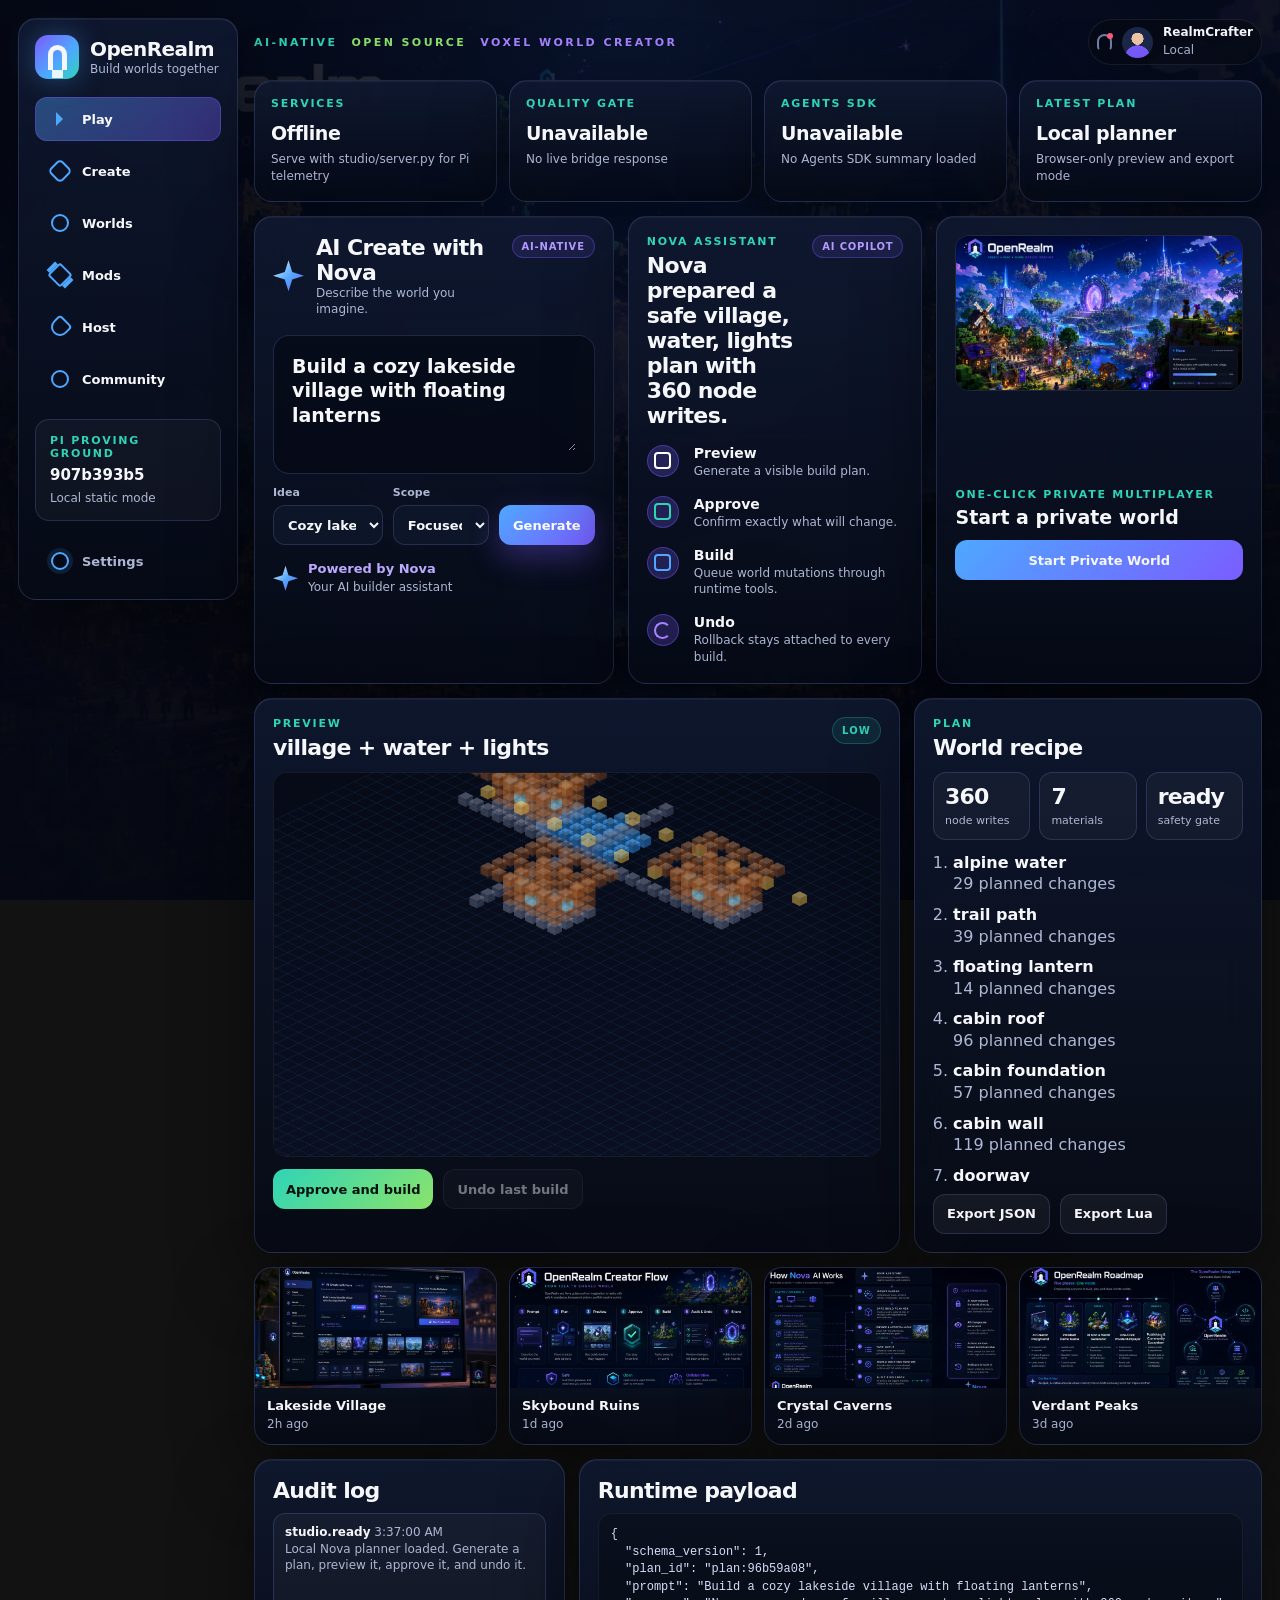
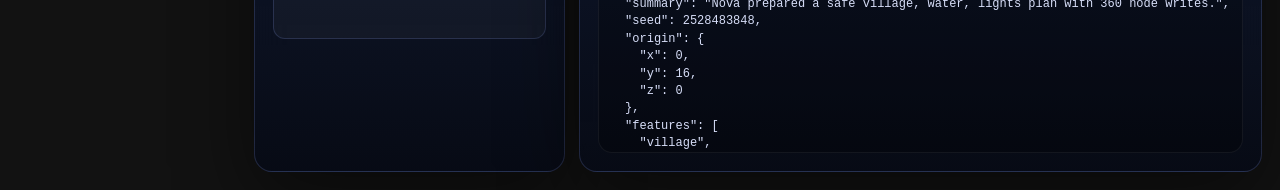
==== openrealm_advantage_kit/studio/index.html @ de451490 "Add live OpenRealm Studio telemetry bridge" ====
<!doctype html>
<html lang="en">
<head>
  <meta charset="utf-8" />
  <meta name="viewport" content="width=device-width, initial-scale=1" />
  <title>OpenRealm Creator Studio</title>
  <link rel="icon" href="data:image/svg+xml,%3Csvg xmlns='http://www.w3.org/2000/svg' viewBox='0 0 64 64'%3E%3Crect width='64' height='64' rx='16' fill='%230b1228'/%3E%3Cpath d='M20 48V22a12 12 0 0 1 24 0v26h-8V22a4 4 0 0 0-8 0v26z' fill='%23f6f7fa'/%3E%3Cpath d='M12 50h40l-8 8H20z' fill='%232ed4b7'/%3E%3Cpath d='M12 50 32 6l20 44-8-4-12-28-12 28z' fill='%234ea8ff' fill-opacity='.85'/%3E%3C/svg%3E" />
  <link rel="stylesheet" href="styles.css" />
</head>
<body>
  <main class="shell">
    <aside class="sidebar">
      <div class="brand">
        <div class="brand-mark" aria-hidden="true">
          <span></span>
        </div>
        <div>
          <h1>OpenRealm</h1>
          <p>Build worlds together</p>
        </div>
      </div>

      <nav class="nav" aria-label="OpenRealm sections">
        <button class="nav-item active"><span class="nav-icon play"></span>Play</button>
        <button class="nav-item"><span class="nav-icon create"></span>Create</button>
        <button class="nav-item"><span class="nav-icon worlds"></span>Worlds</button>
        <button class="nav-item"><span class="nav-icon mods"></span>Mods</button>
        <button class="nav-item"><span class="nav-icon host"></span>Host</button>
        <button class="nav-item"><span class="nav-icon community"></span>Community</button>
      </nav>

      <section class="sidebar-card">
        <p class="label">Pi proving ground</p>
        <strong id="runtime-commit">907b393b5</strong>
        <span id="runtime-state">Checking live bridge...</span>
      </section>

      <button class="settings-button" type="button"><span class="nav-icon settings"></span>Settings</button>
    </aside>

    <section class="workspace">
      <header class="topbar">
        <div class="product-lockup">
          <span>AI-native</span>
          <span>Open source</span>
          <span>Voxel world creator</span>
        </div>
        <div class="operator">
          <span class="bell" aria-hidden="true"></span>
          <div class="avatar" aria-hidden="true"></div>
          <div>
            <strong>RealmCrafter</strong>
            <span id="operator-state">Checking runtime</span>
          </div>
        </div>
      </header>

      <section class="live-status-grid" aria-label="Live OpenRealm runtime status">
        <article class="status-card glass">
          <p class="label">Services</p>
          <strong id="services-status">Checking</strong>
          <span id="services-detail">Waiting for live bridge</span>
        </article>
        <article class="status-card glass">
          <p class="label">Quality Gate</p>
          <strong id="quality-status">Checking</strong>
          <span id="quality-detail">Waiting for agent gate</span>
        </article>
        <article class="status-card glass">
          <p class="label">Agents SDK</p>
          <strong id="adapter-status">Checking</strong>
          <span id="adapter-detail">Waiting for request log</span>
        </article>
        <article class="status-card glass">
          <p class="label">Latest Plan</p>
          <strong id="latest-plan-status">Checking</strong>
          <span id="latest-plan-detail">No live trace loaded</span>
        </article>
      </section>

      <section class="hero-grid">
        <section class="creator-panel glass">
          <div class="panel-title">
            <span class="nova-star" aria-hidden="true"></span>
            <div>
              <h2>AI Create with Nova</h2>
              <p>Describe the world you imagine.</p>
            </div>
            <span class="mode-pill">AI-native</span>
          </div>

          <label class="prompt-box" for="prompt">
            <textarea id="prompt" rows="4">Build a cozy lakeside village with floating lanterns</textarea>
          </label>

          <div class="prompt-controls">
            <label>
              <span>Idea</span>
              <select id="preset">
                <option value="Build a cozy lakeside village with floating lanterns">Cozy lakeside village</option>
                <option value="Build only a fire">Only a fire</option>
                <option value="Build a wall of tnt">Wall of tnt</option>
                <option value="Make this biome feel like Glacier National Park with trails and cabins">Glacier-inspired biome</option>
                <option value="Create a glowing portal garden with pine trees">Portal garden</option>
                <option value="Build a stone bridge across this river with lanterns">Stone bridge</option>
                <option value="Build a lookout tower near a lake">Lookout tower</option>
              </select>
            </label>
            <label>
              <span>Scope</span>
              <select id="scope">
                <option>Focused</option>
                <option>Large</option>
                <option>Prototype</option>
              </select>
            </label>
            <button id="generate" class="primary" type="button">Generate</button>
          </div>

          <div class="nova-footer">
            <span class="nova-star small" aria-hidden="true"></span>
            <div>
              <strong>Powered by Nova</strong>
              <span>Your AI builder assistant</span>
            </div>
          </div>
        </section>

        <section class="assistant-panel glass">
          <div class="section-heading">
            <div>
              <p class="label">Nova Assistant</p>
              <h3 id="plan-summary">Waiting for prompt</h3>
            </div>
            <span class="mode-pill">AI copilot</span>
          </div>
          <ol class="timeline">
            <li>
              <span class="step preview-step"></span>
              <div><strong>Preview</strong><p>Generate a visible build plan.</p></div>
            </li>
            <li>
              <span class="step approve-step"></span>
              <div><strong>Approve</strong><p>Confirm exactly what will change.</p></div>
            </li>
            <li>
              <span class="step build-step"></span>
              <div><strong>Build</strong><p>Queue world mutations through runtime tools.</p></div>
            </li>
            <li>
              <span class="step undo-step"></span>
              <div><strong>Undo</strong><p>Rollback stays attached to every build.</p></div>
            </li>
          </ol>
        </section>

        <section class="host-panel glass">
          <img src="../assets/openrealm_future_key_art.png" alt="OpenRealm floating voxel world" />
          <div>
            <p class="label">One-click private multiplayer</p>
            <h3>Start a private world</h3>
            <button type="button" class="wide-action">Start Private World</button>
          </div>
        </section>
      </section>

      <section class="studio-grid">
        <section class="preview glass">
          <div class="section-heading">
            <div>
              <p class="label">Preview</p>
              <h3 id="preview-title">No plan yet</h3>
            </div>
            <div id="risk" class="risk low">LOW</div>
          </div>
          <canvas id="world" width="980" height="620"></canvas>
          <div class="build-actions">
            <button id="approve" class="success" type="button" disabled>Approve and build</button>
            <button id="undo" type="button" disabled>Undo last build</button>
          </div>
        </section>

        <section class="plan glass">
          <div class="section-heading">
            <div>
              <p class="label">Plan</p>
              <h3>World recipe</h3>
            </div>
          </div>
          <div class="metrics" id="metrics"></div>
          <ol id="plan-list" class="plan-list"></ol>
          <div class="export-row">
            <button id="export-json" type="button" disabled>Export JSON</button>
            <button id="export-lua" type="button" disabled>Export Lua</button>
          </div>
        </section>
      </section>

      <section class="world-strip">
        <article class="world-card glass">
          <img src="../assets/openrealm_creator_studio_mockup.png" alt="OpenRealm creator studio mockup" />
          <div><strong>Lakeside Village</strong><span>2h ago</span></div>
        </article>
        <article class="world-card glass">
          <img src="../assets/openrealm_creator_flow.png" alt="OpenRealm creator flow" />
          <div><strong>Skybound Ruins</strong><span>1d ago</span></div>
        </article>
        <article class="world-card glass">
          <img src="../assets/how_nova_ai_works.png" alt="Nova AI architecture" />
          <div><strong>Crystal Caverns</strong><span>2d ago</span></div>
        </article>
        <article class="world-card glass">
          <img src="../assets/openrealm_roadmap_ecosystem.png" alt="OpenRealm roadmap ecosystem" />
          <div><strong>Verdant Peaks</strong><span>3d ago</span></div>
        </article>
      </section>

      <section class="bottom-grid">
        <section class="glass">
          <div class="section-heading compact">
            <h3>Audit log</h3>
          </div>
          <div id="audit" class="audit"></div>
        </section>
        <section class="glass">
          <div class="section-heading compact">
            <h3>Runtime payload</h3>
          </div>
          <pre id="recipe" class="recipe"></pre>
        </section>
      </section>
    </section>
  </main>
  <script src="app.js"></script>
</body>
</html>
---- openrealm_advantage_kit/studio/styles.css ----
:root {
  color-scheme: dark;
  --bg: #060914;
  --bg-2: #0c1325;
  --panel: rgba(10, 17, 34, 0.86);
  --panel-2: rgba(15, 24, 47, 0.92);
  --surface: rgba(31, 43, 77, 0.64);
  --text: #f6f7fa;
  --muted: #aeb8d4;
  --soft: #7180a4;
  --line: rgba(145, 168, 255, 0.18);
  --line-strong: rgba(145, 168, 255, 0.34);
  --violet: #7a5cff;
  --blue: #4ea8ff;
  --teal: #2ed4b7;
  --green: #8be36b;
  --yellow: #ffd166;
  --danger: #ff5c7a;
  --shadow: rgba(0, 0, 0, 0.48);
  --radius: 18px;
  font-family: Inter, ui-sans-serif, system-ui, -apple-system, BlinkMacSystemFont, "Segoe UI", sans-serif;
}

* { box-sizing: border-box; }

html { min-height: 100%; }

body {
  margin: 0;
  min-height: 100vh;
  color: var(--text);
  background:
    linear-gradient(180deg, rgba(7, 12, 28, 0.34), rgba(4, 7, 14, 0.96)),
    image-set(url("../assets/openrealm_future_key_art.png") 1x);
  background-size: cover;
  background-position: center;
  background-attachment: fixed;
  overflow-x: hidden;
}

body::before {
  content: "";
  position: fixed;
  inset: 0;
  pointer-events: none;
  background:
    linear-gradient(90deg, rgba(6, 9, 20, 0.92) 0%, rgba(6, 9, 20, 0.64) 48%, rgba(6, 9, 20, 0.9) 100%),
    radial-gradient(circle at 50% 0%, rgba(78, 168, 255, 0.18), transparent 38rem);
}

button,
select,
textarea {
  font: inherit;
}

button,
select {
  min-height: 40px;
}

button {
  border: 1px solid var(--line);
  color: var(--text);
  background: rgba(255, 255, 255, 0.05);
  border-radius: 12px;
  padding: 10px 13px;
  font-size: 13px;
  font-weight: 800;
  cursor: pointer;
  transition: transform 150ms ease, border-color 150ms ease, background 150ms ease;
}

button:hover:not(:disabled) {
  transform: translateY(-1px);
  border-color: rgba(122, 92, 255, 0.72);
  background: rgba(122, 92, 255, 0.16);
}

button:disabled {
  opacity: 0.45;
  cursor: not-allowed;
}

select {
  width: 100%;
  border: 1px solid var(--line);
  color: var(--text);
  background: #0d1528;
  border-radius: 12px;
  padding: 9px 10px;
  font-size: 13px;
  font-weight: 700;
  outline: none;
}

.shell {
  position: relative;
  z-index: 1;
  width: min(1500px, calc(100vw - 36px));
  min-height: calc(100vh - 36px);
  margin: 18px auto;
  display: grid;
  grid-template-columns: 220px minmax(0, 1fr);
  gap: 16px;
  align-items: start;
}

.glass,
.sidebar {
  border: 1px solid var(--line);
  background: linear-gradient(180deg, var(--panel-2), rgba(6, 10, 22, 0.86));
  box-shadow: 0 26px 80px var(--shadow), inset 0 1px 0 rgba(255, 255, 255, 0.05);
  border-radius: var(--radius);
  backdrop-filter: blur(18px);
}

.sidebar {
  padding: 16px;
  display: flex;
  flex-direction: column;
  gap: 18px;
  position: sticky;
  top: 18px;
  max-height: calc(100vh - 36px);
}

.brand {
  display: flex;
  gap: 11px;
  align-items: center;
}

.brand-mark {
  width: 44px;
  height: 44px;
  border-radius: 13px;
  display: grid;
  place-items: center;
  background: linear-gradient(135deg, #7a5cff 0%, #4ea8ff 58%, #2ed4b7 100%);
  box-shadow: 0 0 28px rgba(78, 168, 255, 0.34);
}

.brand-mark span {
  width: 19px;
  height: 25px;
  border: 5px solid #f6f7fa;
  border-bottom: 0;
  border-radius: 12px 12px 0 0;
  box-shadow: 0 12px 0 -4px rgba(255, 255, 255, 0.88);
}

.brand h1 {
  margin: 0;
  font-size: 20px;
  letter-spacing: -0.03em;
}

.brand p,
.operator span,
.sidebar-card span,
.world-card span,
.panel-title p,
.timeline p,
.nova-footer span {
  margin: 0;
  color: var(--muted);
  font-size: 12px;
  line-height: 1.35;
}

.nav {
  display: grid;
  gap: 8px;
}

.nav-item,
.settings-button {
  display: flex;
  align-items: center;
  gap: 11px;
  width: 100%;
  border-radius: 12px;
  text-align: left;
  color: var(--text);
  background: transparent;
  border-color: transparent;
}

.nav-item.active {
  background: linear-gradient(135deg, rgba(78, 168, 255, 0.38), rgba(122, 92, 255, 0.38));
  border-color: rgba(122, 92, 255, 0.36);
}

.nav-icon {
  width: 22px;
  height: 22px;
  display: inline-grid;
  place-items: center;
  color: var(--blue);
  flex: 0 0 auto;
}

.nav-icon::before {
  content: "";
  display: block;
  width: 14px;
  height: 14px;
  border: 2px solid currentColor;
  border-radius: 5px;
  transform: rotate(45deg);
}

.nav-icon.play::before {
  width: 0;
  height: 0;
  border: 7px solid transparent;
  border-left-color: currentColor;
  border-radius: 0;
  transform: translateX(3px);
}

.nav-icon.worlds::before,
.nav-icon.community::before {
  border-radius: 999px;
}

.nav-icon.mods::before {
  border-radius: 3px;
  box-shadow: 7px 0 0 -3px currentColor, -7px 0 0 -3px currentColor;
}

.nav-icon.host::before {
  border-radius: 4px 4px 9px 9px;
}

.nav-icon.settings::before {
  border-radius: 999px;
  box-shadow: 0 0 0 4px rgba(78, 168, 255, 0.12);
}

.sidebar-card {
  margin-top: auto;
  padding: 14px;
  border: 1px solid var(--line);
  border-radius: 14px;
  background: rgba(255, 255, 255, 0.035);
}

.sidebar-card strong {
  display: block;
  margin: 6px 0 3px;
  font-size: 15px;
}

.settings-button {
  color: var(--muted);
}

.workspace {
  display: flex;
  flex-direction: column;
  gap: 14px;
}

.topbar {
  min-height: 48px;
  display: flex;
  align-items: center;
  justify-content: space-between;
  gap: 16px;
}

.product-lockup {
  display: flex;
  flex-wrap: wrap;
  gap: 14px;
  color: var(--teal);
  font-size: 11px;
  font-weight: 900;
  letter-spacing: 0.22em;
  text-transform: uppercase;
}

.product-lockup span:nth-child(2) {
  color: var(--green);
}

.product-lockup span:nth-child(3) {
  color: #a782ff;
}

.operator {
  display: flex;
  align-items: center;
  gap: 10px;
  padding: 5px 8px;
  border: 1px solid rgba(255, 255, 255, 0.08);
  border-radius: 999px;
  background: rgba(7, 11, 22, 0.72);
}

.operator strong {
  display: block;
  font-size: 12px;
}

.avatar {
  width: 31px;
  height: 31px;
  border-radius: 999px;
  background:
    radial-gradient(circle at 50% 38%, #f1c5a6 0 24%, transparent 25%),
    radial-gradient(circle at 50% 100%, #7a5cff 0 36%, transparent 37%),
    #1c2849;
}

.bell {
  width: 15px;
  height: 17px;
  border: 2px solid var(--soft);
  border-bottom-color: transparent;
  border-radius: 9px 9px 5px 5px;
  position: relative;
}

.bell::after {
  content: "";
  position: absolute;
  right: -3px;
  top: -3px;
  width: 6px;
  height: 6px;
  border-radius: 999px;
  background: var(--danger);
}

.live-status-grid {
  display: grid;
  grid-template-columns: repeat(4, minmax(0, 1fr));
  gap: 12px;
}

.status-card {
  min-height: 118px;
  padding: 16px;
  display: grid;
  align-content: start;
  gap: 7px;
}

.status-card strong {
  display: block;
  font-size: 19px;
  letter-spacing: -0.02em;
  overflow-wrap: anywhere;
}

.status-card span {
  color: var(--muted);
  font-size: 12px;
  line-height: 1.4;
  overflow-wrap: anywhere;
}

.status-ok {
  color: var(--green);
}

.status-warn {
  color: var(--yellow);
}

.hero-grid {
  display: grid;
  grid-template-columns: minmax(330px, 1.05fr) minmax(280px, 0.86fr) minmax(300px, 0.95fr);
  gap: 14px;
}

.creator-panel,
.assistant-panel,
.host-panel,
.preview,
.plan,
.bottom-grid > section {
  padding: 18px;
}

.panel-title,
.section-heading {
  display: flex;
  align-items: flex-start;
  justify-content: space-between;
  gap: 12px;
}

.panel-title {
  align-items: center;
  margin-bottom: 18px;
}

.panel-title h2,
.section-heading h3 {
  margin: 0;
  font-size: 22px;
  letter-spacing: -0.03em;
}

.label {
  margin: 0 0 5px;
  color: var(--teal);
  font-size: 11px;
  font-weight: 900;
  letter-spacing: 0.16em;
  text-transform: uppercase;
}

.mode-pill {
  align-self: flex-start;
  border: 1px solid rgba(122, 92, 255, 0.34);
  color: #b49cff;
  background: rgba(122, 92, 255, 0.13);
  border-radius: 999px;
  padding: 5px 9px;
  font-size: 10px;
  font-weight: 900;
  letter-spacing: 0.08em;
  text-transform: uppercase;
  white-space: nowrap;
}

.nova-star {
  position: relative;
  width: 31px;
  height: 31px;
  flex: 0 0 auto;
}

.nova-star::before,
.nova-star::after {
  content: "";
  position: absolute;
  inset: 0;
  margin: auto;
  background: linear-gradient(135deg, #f6f7fa, #4ea8ff 52%, #7a5cff);
  clip-path: polygon(50% 0, 62% 38%, 100% 50%, 62% 62%, 50% 100%, 38% 62%, 0 50%, 38% 38%);
}

.nova-star::after {
  inset: 7px;
  filter: blur(8px);
  opacity: 0.8;
}

.nova-star.small {
  width: 25px;
  height: 25px;
}

.prompt-box {
  display: block;
  padding: 18px;
  border: 1px solid var(--line);
  border-radius: 16px;
  background: rgba(5, 9, 20, 0.64);
}

textarea {
  width: 100%;
  min-height: 96px;
  resize: vertical;
  border: 0;
  color: var(--text);
  background: transparent;
  padding: 0;
  font-size: 19px;
  font-weight: 800;
  line-height: 1.28;
  outline: none;
}

.prompt-controls {
  display: grid;
  grid-template-columns: minmax(0, 1fr) minmax(96px, 0.52fr) minmax(96px, 0.45fr);
  gap: 10px;
  margin-top: 12px;
  align-items: end;
}

.prompt-controls label {
  display: grid;
  gap: 6px;
  min-width: 0;
}

.prompt-controls label span {
  color: var(--muted);
  font-size: 11px;
  font-weight: 800;
}

.primary {
  width: 100%;
  color: white;
  border: 0;
  background: linear-gradient(135deg, var(--blue), var(--violet));
  box-shadow: 0 12px 30px rgba(122, 92, 255, 0.34);
}

.success {
  color: #04110d;
  border: 0;
  background: linear-gradient(135deg, var(--teal), var(--green));
}

.nova-footer {
  display: flex;
  gap: 10px;
  align-items: center;
  margin-top: 16px;
}

.nova-footer strong {
  display: block;
  color: #bcaaff;
  font-size: 13px;
}

.timeline {
  list-style: none;
  margin: 17px 0 0;
  padding: 0;
  display: grid;
  gap: 17px;
}

.timeline li {
  display: grid;
  grid-template-columns: 36px 1fr;
  gap: 11px;
  align-items: start;
}

.step {
  width: 32px;
  height: 32px;
  border-radius: 999px;
  display: grid;
  place-items: center;
  color: white;
  background: rgba(122, 92, 255, 0.24);
  border: 1px solid rgba(122, 92, 255, 0.4);
}

.step::before {
  content: "";
  width: 13px;
  height: 13px;
  border: 2px solid currentColor;
  border-radius: 4px;
}

.approve-step {
  color: var(--teal);
}

.build-step {
  color: var(--blue);
}

.undo-step {
  color: #a782ff;
}

.undo-step::before {
  border-radius: 999px;
  border-right-color: transparent;
}

.timeline strong {
  display: block;
  margin-bottom: 2px;
  font-size: 14px;
}

.host-panel {
  display: grid;
  gap: 13px;
}

.host-panel img {
  width: 100%;
  aspect-ratio: 16 / 8.7;
  object-fit: cover;
  object-position: center;
  border-radius: 14px;
  border: 1px solid rgba(255, 255, 255, 0.08);
}

.host-panel h3 {
  margin: 0 0 12px;
  font-size: 19px;
}

.wide-action {
  width: 100%;
  justify-content: center;
  text-align: center;
  border: 0;
  background: linear-gradient(135deg, var(--blue), var(--violet));
}

.studio-grid {
  display: grid;
  grid-template-columns: minmax(0, 1.3fr) minmax(340px, 0.7fr);
  gap: 14px;
}

.section-heading.compact {
  margin-bottom: 10px;
}

.risk {
  border-radius: 999px;
  padding: 7px 9px;
  font-size: 10px;
  font-weight: 900;
  letter-spacing: 0.12em;
}

.risk.low {
  color: var(--teal);
  border: 1px solid rgba(46, 212, 183, 0.25);
  background: rgba(46, 212, 183, 0.1);
}

.risk.medium {
  color: var(--yellow);
  border: 1px solid rgba(255, 209, 102, 0.3);
  background: rgba(255, 209, 102, 0.1);
}

.risk.blocked {
  color: var(--danger);
  border: 1px solid rgba(255, 92, 122, 0.3);
  background: rgba(255, 92, 122, 0.1);
}

canvas {
  width: 100%;
  height: auto;
  display: block;
  margin-top: 12px;
  border-radius: 14px;
  background: #050814;
  border: 1px solid rgba(255, 255, 255, 0.08);
}

.build-actions,
.export-row {
  display: flex;
  flex-wrap: wrap;
  gap: 10px;
  margin-top: 12px;
}

.metrics {
  display: grid;
  grid-template-columns: repeat(3, 1fr);
  gap: 9px;
  margin: 12px 0;
}

.metric {
  padding: 11px;
  border: 1px solid var(--line);
  border-radius: 13px;
  background: rgba(255, 255, 255, 0.035);
}

.metric b {
  display: block;
  font-size: 22px;
  letter-spacing: -0.04em;
}

.metric span {
  color: var(--muted);
  font-size: 11px;
}

.plan-list {
  margin: 0;
  padding-left: 20px;
  display: grid;
  gap: 9px;
  max-height: 330px;
  overflow: auto;
}

.plan-list li {
  color: var(--muted);
  line-height: 1.35;
}

.plan-list strong {
  color: var(--text);
}

.world-strip {
  display: grid;
  grid-template-columns: repeat(4, minmax(0, 1fr));
  gap: 12px;
}

.world-card {
  overflow: hidden;
}

.world-card img {
  display: block;
  width: 100%;
  aspect-ratio: 16 / 8;
  object-fit: cover;
}

.world-card div {
  padding: 10px 12px 12px;
}

.world-card strong {
  display: block;
  font-size: 13px;
}

.bottom-grid {
  display: grid;
  grid-template-columns: 1fr 1fr;
  gap: 14px;
}

.audit {
  min-height: 126px;
  display: grid;
  gap: 9px;
}

.audit-item {
  padding: 10px 11px;
  border-radius: 12px;
  border: 1px solid var(--line);
  background: rgba(255, 255, 255, 0.035);
  color: var(--muted);
  font-size: 12px;
  line-height: 1.35;
}

.audit-item strong {
  color: var(--text);
}

.recipe {
  margin: 0;
  max-height: 240px;
  overflow: auto;
  color: #d7def8;
  font-size: 12px;
  line-height: 1.45;
  background: rgba(0, 0, 0, 0.24);
  border: 1px solid rgba(255, 255, 255, 0.06);
  padding: 12px;
  border-radius: 14px;
}

@media (max-width: 1220px) {
  .hero-grid,
  .studio-grid,
  .bottom-grid,
  .live-status-grid {
    grid-template-columns: 1fr;
  }

  .world-strip {
    grid-template-columns: repeat(2, minmax(0, 1fr));
  }
}

@media (max-width: 820px) {
  html,
  body {
    width: 100%;
    overflow-x: hidden;
  }

  body {
    background-attachment: scroll;
  }

  .shell {
    width: calc(100vw - 20px);
    min-height: auto;
    margin: 10px auto;
    padding: 0;
    display: block;
  }

  .sidebar {
    position: static;
    max-height: none;
    margin-bottom: 14px;
  }

  .nav {
    grid-template-columns: 1fr;
  }

  .workspace,
  .hero-grid,
  .studio-grid,
  .bottom-grid,
  .live-status-grid,
  .world-strip,
  .creator-panel,
  .assistant-panel,
  .host-panel,
  .preview,
  .plan {
    width: 100%;
    min-width: 0;
  }

  .topbar,
  .operator,
  .panel-title,
  .section-heading {
    align-items: flex-start;
  }

  .topbar,
  .panel-title,
  .section-heading {
    flex-direction: column;
  }

  .product-lockup {
    display: grid;
    gap: 7px;
  }

  .operator {
    align-self: flex-start;
  }

  textarea {
    font-size: 17px;
    overflow-wrap: anywhere;
  }

  .prompt-controls,
  .metrics,
  .world-strip {
    grid-template-columns: 1fr;
  }

  canvas {
    max-width: 100%;
  }

  .recipe {
    white-space: pre-wrap;
    word-break: break-word;
  }
}
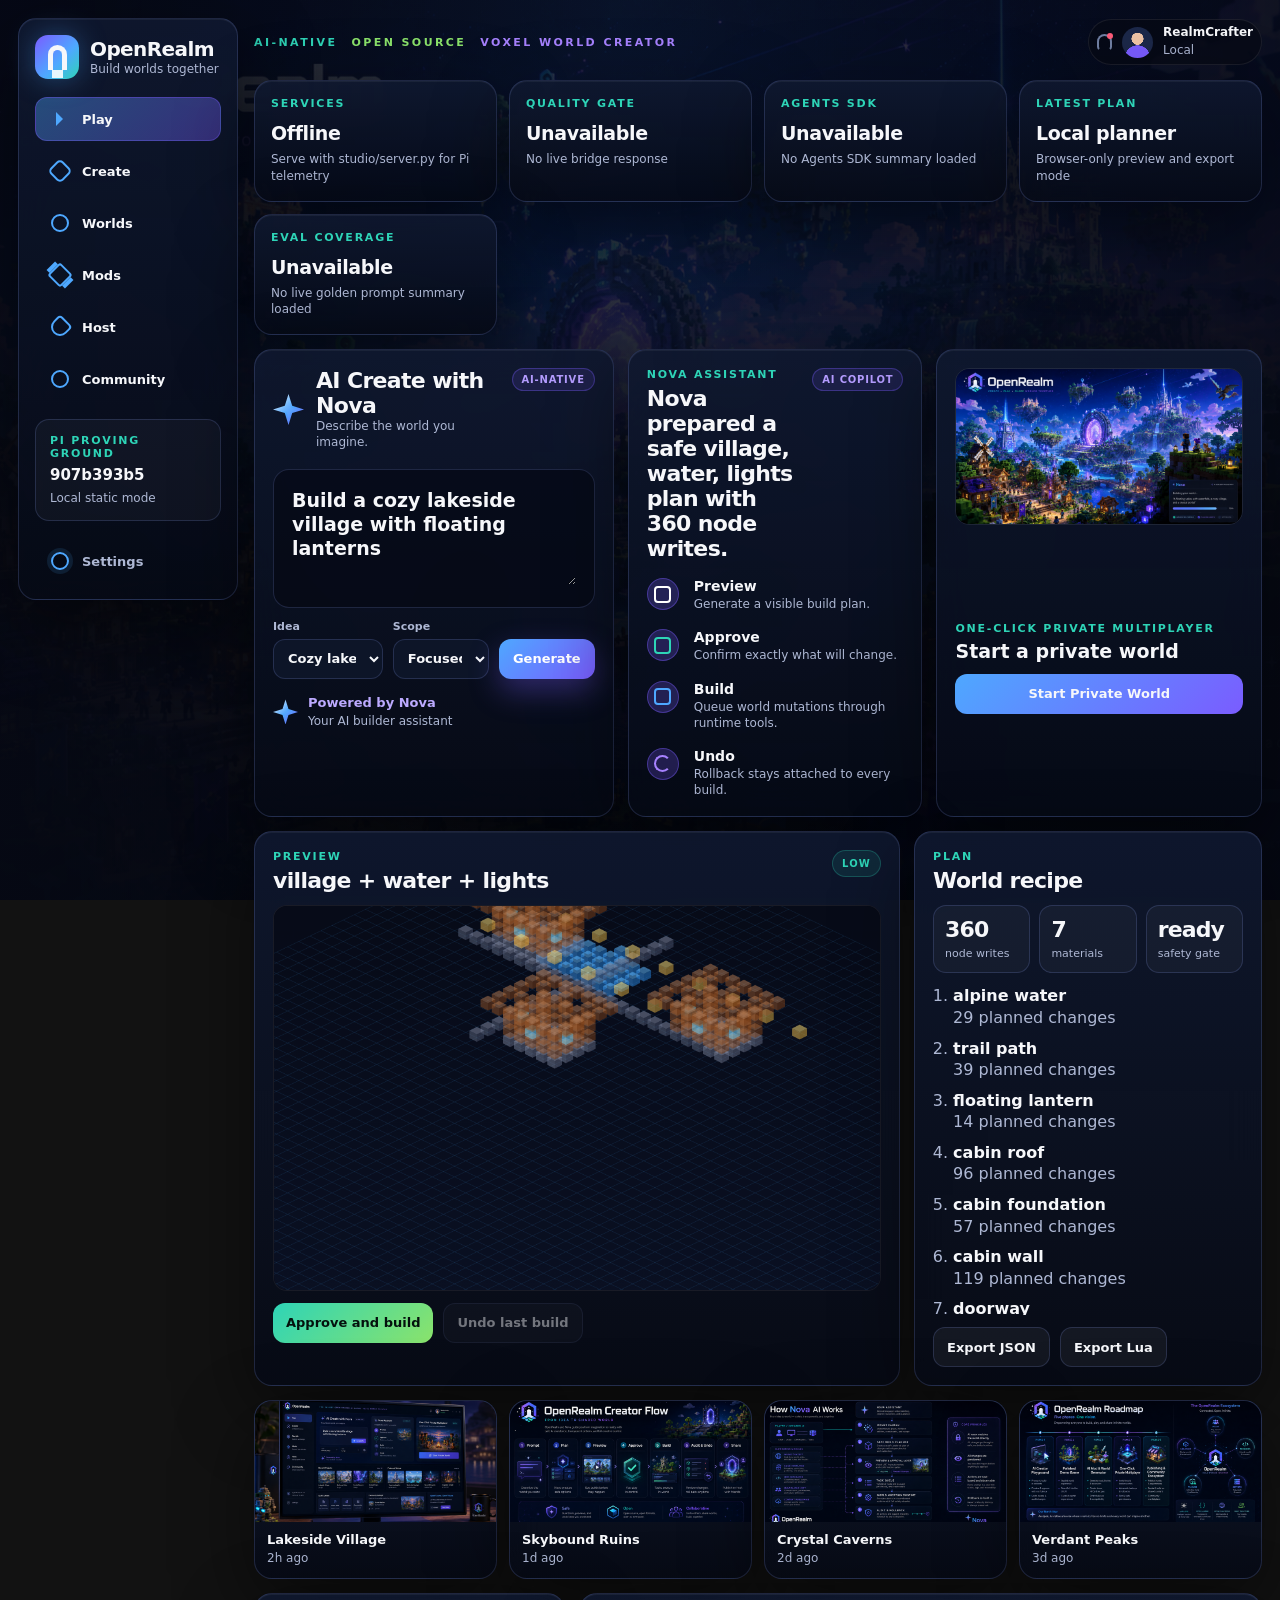
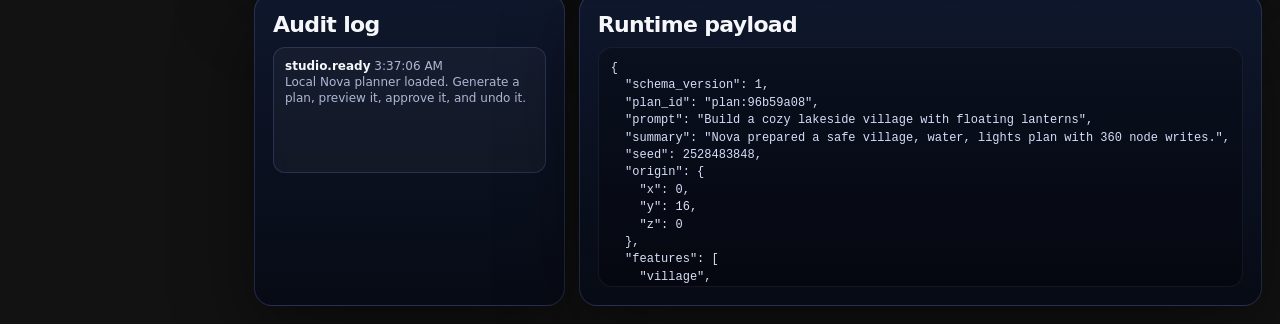
==== commit 1ee1efcd: "Surface live golden prompt coverage in Studio" ====
--- a/openrealm_advantage_kit/studio/index.html
+++ b/openrealm_advantage_kit/studio/index.html
@@ -75,6 +75,11 @@
           <p class="label">Latest Plan</p>
           <strong id="latest-plan-status">Checking</strong>
           <span id="latest-plan-detail">No live trace loaded</span>
+        </article>
+        <article class="status-card glass">
+          <p class="label">Eval Coverage</p>
+          <strong id="eval-status">Checking</strong>
+          <span id="eval-detail">Waiting for golden prompts</span>
         </article>
       </section>
 
--- a/openrealm_advantage_kit/studio/styles.css
+++ b/openrealm_advantage_kit/studio/styles.css
@@ -337,7 +337,7 @@
 
 .live-status-grid {
   display: grid;
-  grid-template-columns: repeat(4, minmax(0, 1fr));
+  grid-template-columns: repeat(auto-fit, minmax(205px, 1fr));
   gap: 12px;
 }
 
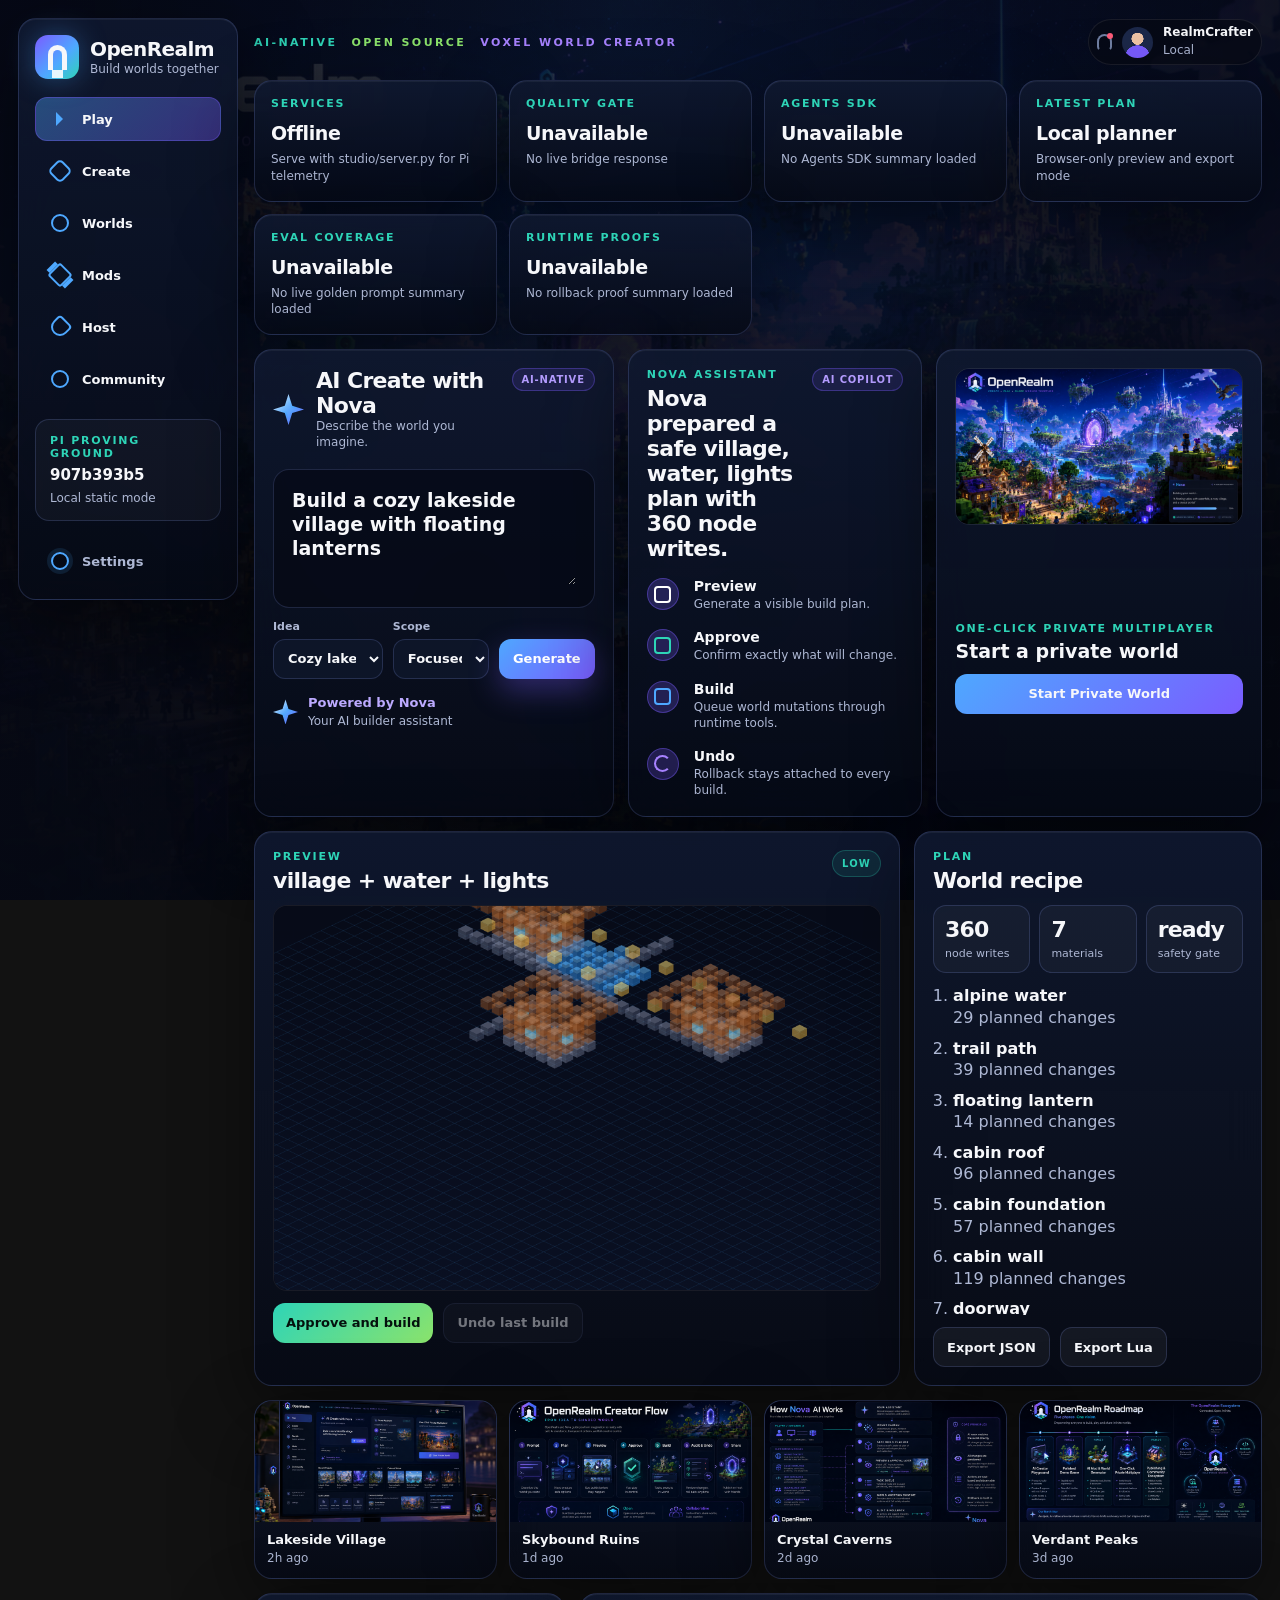
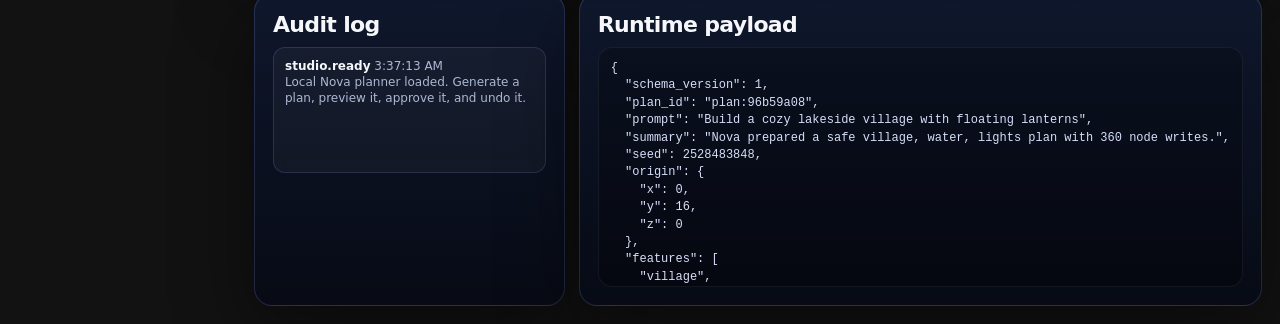
==== commit 84d3a532: "Surface runtime proof status in Studio" ====
--- a/openrealm_advantage_kit/studio/index.html
+++ b/openrealm_advantage_kit/studio/index.html
@@ -80,6 +80,11 @@
           <p class="label">Eval Coverage</p>
           <strong id="eval-status">Checking</strong>
           <span id="eval-detail">Waiting for golden prompts</span>
+        </article>
+        <article class="status-card glass">
+          <p class="label">Runtime Proofs</p>
+          <strong id="runtime-proofs-status">Checking</strong>
+          <span id="runtime-proofs-detail">Waiting for rollback proof</span>
         </article>
       </section>
 
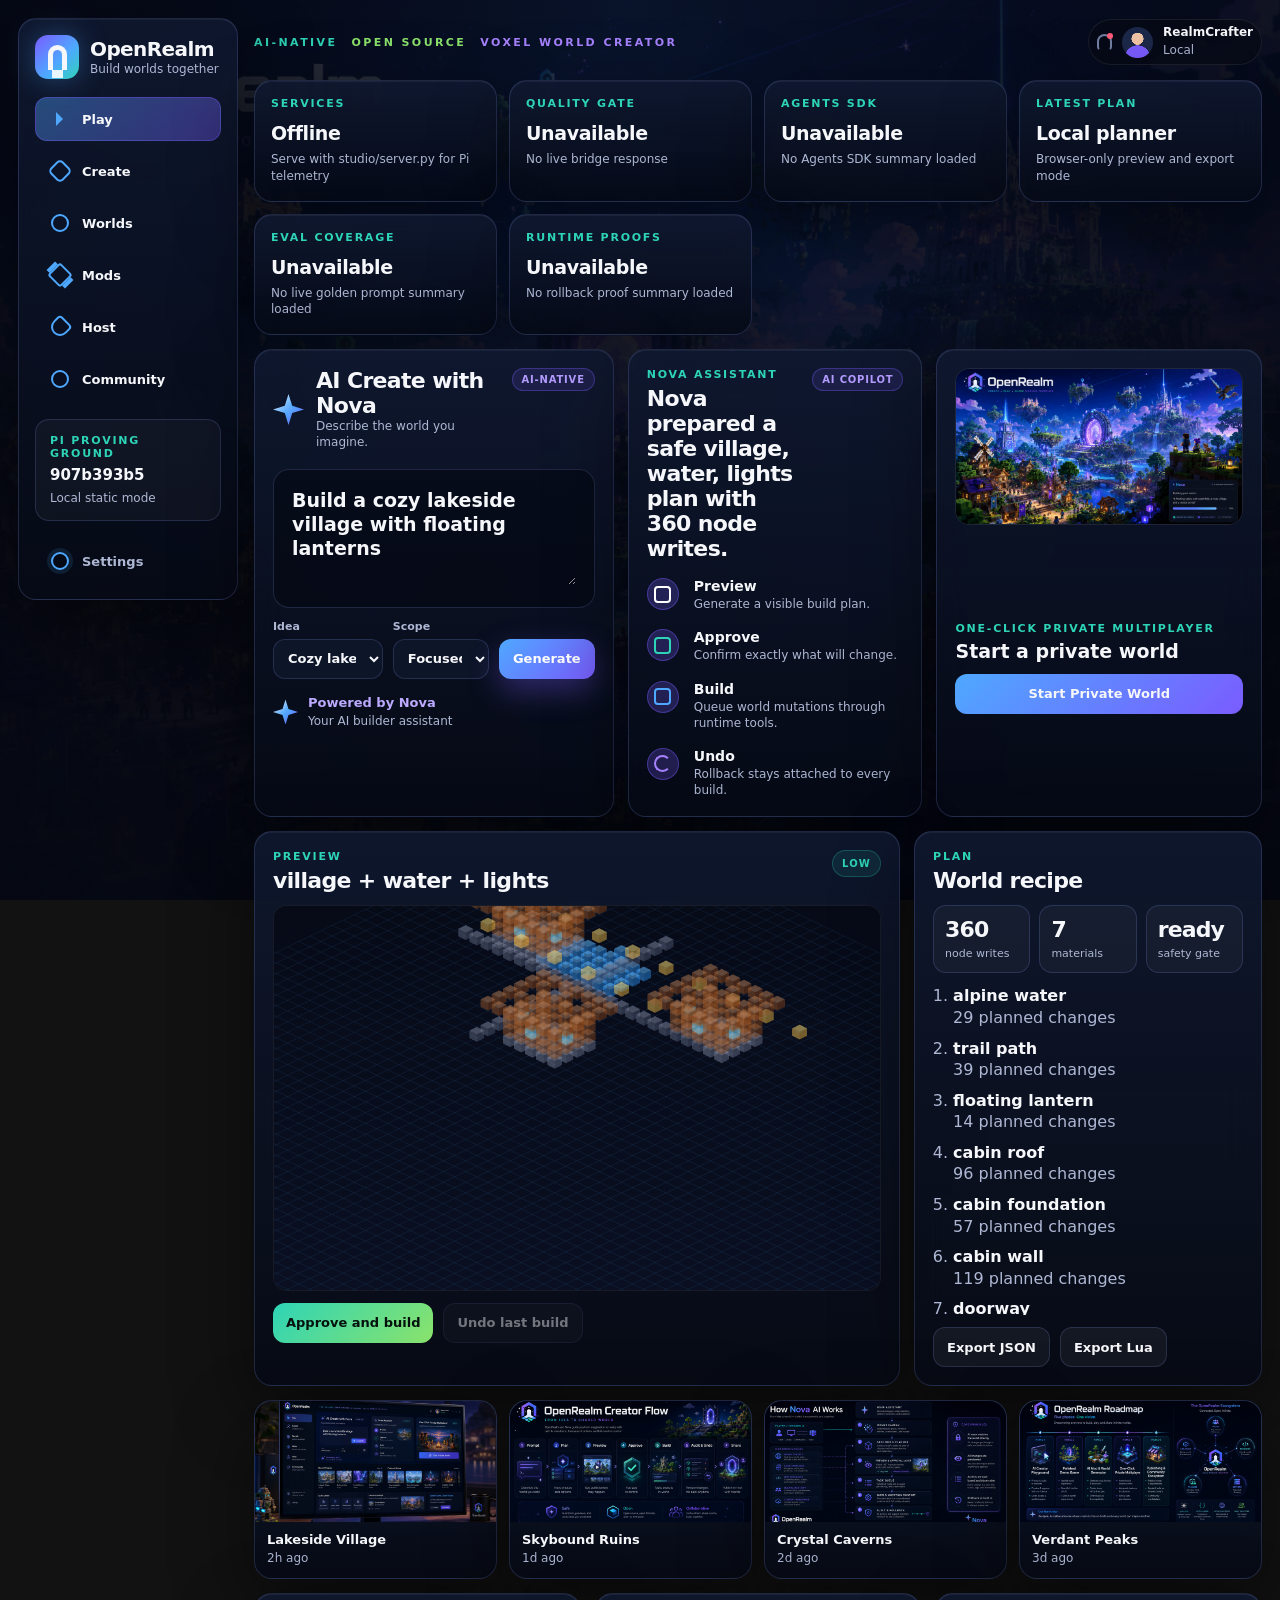
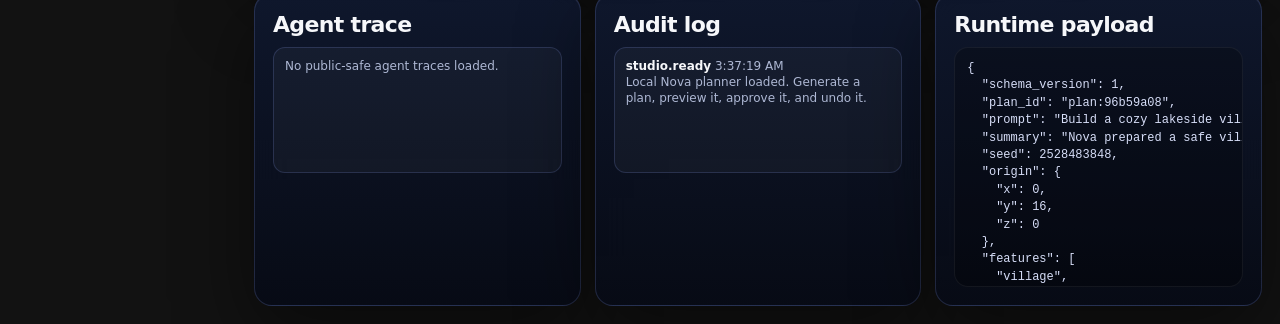
==== commit ed0292e2: "Surface recent Nova agent traces in Studio" ====
--- a/openrealm_advantage_kit/studio/index.html
+++ b/openrealm_advantage_kit/studio/index.html
@@ -228,6 +228,12 @@
       <section class="bottom-grid">
         <section class="glass">
           <div class="section-heading compact">
+            <h3>Agent trace</h3>
+          </div>
+          <div id="agent-trace" class="trace-list"></div>
+        </section>
+        <section class="glass">
+          <div class="section-heading compact">
             <h3>Audit log</h3>
           </div>
           <div id="audit" class="audit"></div>
--- a/openrealm_advantage_kit/studio/styles.css
+++ b/openrealm_advantage_kit/studio/styles.css
@@ -337,7 +337,7 @@
 
 .live-status-grid {
   display: grid;
-  grid-template-columns: repeat(auto-fit, minmax(205px, 1fr));
+  grid-template-columns: repeat(auto-fit, minmax(min(205px, 100%), 1fr));
   gap: 12px;
 }
 
@@ -735,17 +735,20 @@
 
 .bottom-grid {
   display: grid;
-  grid-template-columns: 1fr 1fr;
+  grid-template-columns: repeat(auto-fit, minmax(min(320px, 100%), 1fr));
   gap: 14px;
 }
 
-.audit {
+.audit,
+.trace-list {
   min-height: 126px;
   display: grid;
   gap: 9px;
 }
 
-.audit-item {
+.audit-item,
+.trace-item,
+.trace-empty {
   padding: 10px 11px;
   border-radius: 12px;
   border: 1px solid var(--line);
@@ -757,6 +760,51 @@
 
 .audit-item strong {
   color: var(--text);
+}
+
+.trace-head {
+  display: flex;
+  justify-content: space-between;
+  gap: 10px;
+  align-items: start;
+}
+
+.trace-head strong {
+  min-width: 0;
+  color: var(--text);
+  overflow-wrap: anywhere;
+}
+
+.trace-head span {
+  flex: 0 0 auto;
+  font-size: 11px;
+  font-weight: 900;
+  text-transform: uppercase;
+}
+
+.trace-meta {
+  margin-top: 5px;
+  color: var(--muted);
+  overflow-wrap: anywhere;
+}
+
+.tool-row {
+  display: flex;
+  flex-wrap: wrap;
+  gap: 5px;
+  margin-top: 8px;
+}
+
+.tool-row span {
+  max-width: 100%;
+  padding: 4px 7px;
+  border-radius: 999px;
+  border: 1px solid rgba(78, 168, 255, 0.22);
+  color: #b9d9ff;
+  background: rgba(78, 168, 255, 0.08);
+  font-size: 10px;
+  font-weight: 800;
+  overflow-wrap: anywhere;
 }
 
 .recipe {
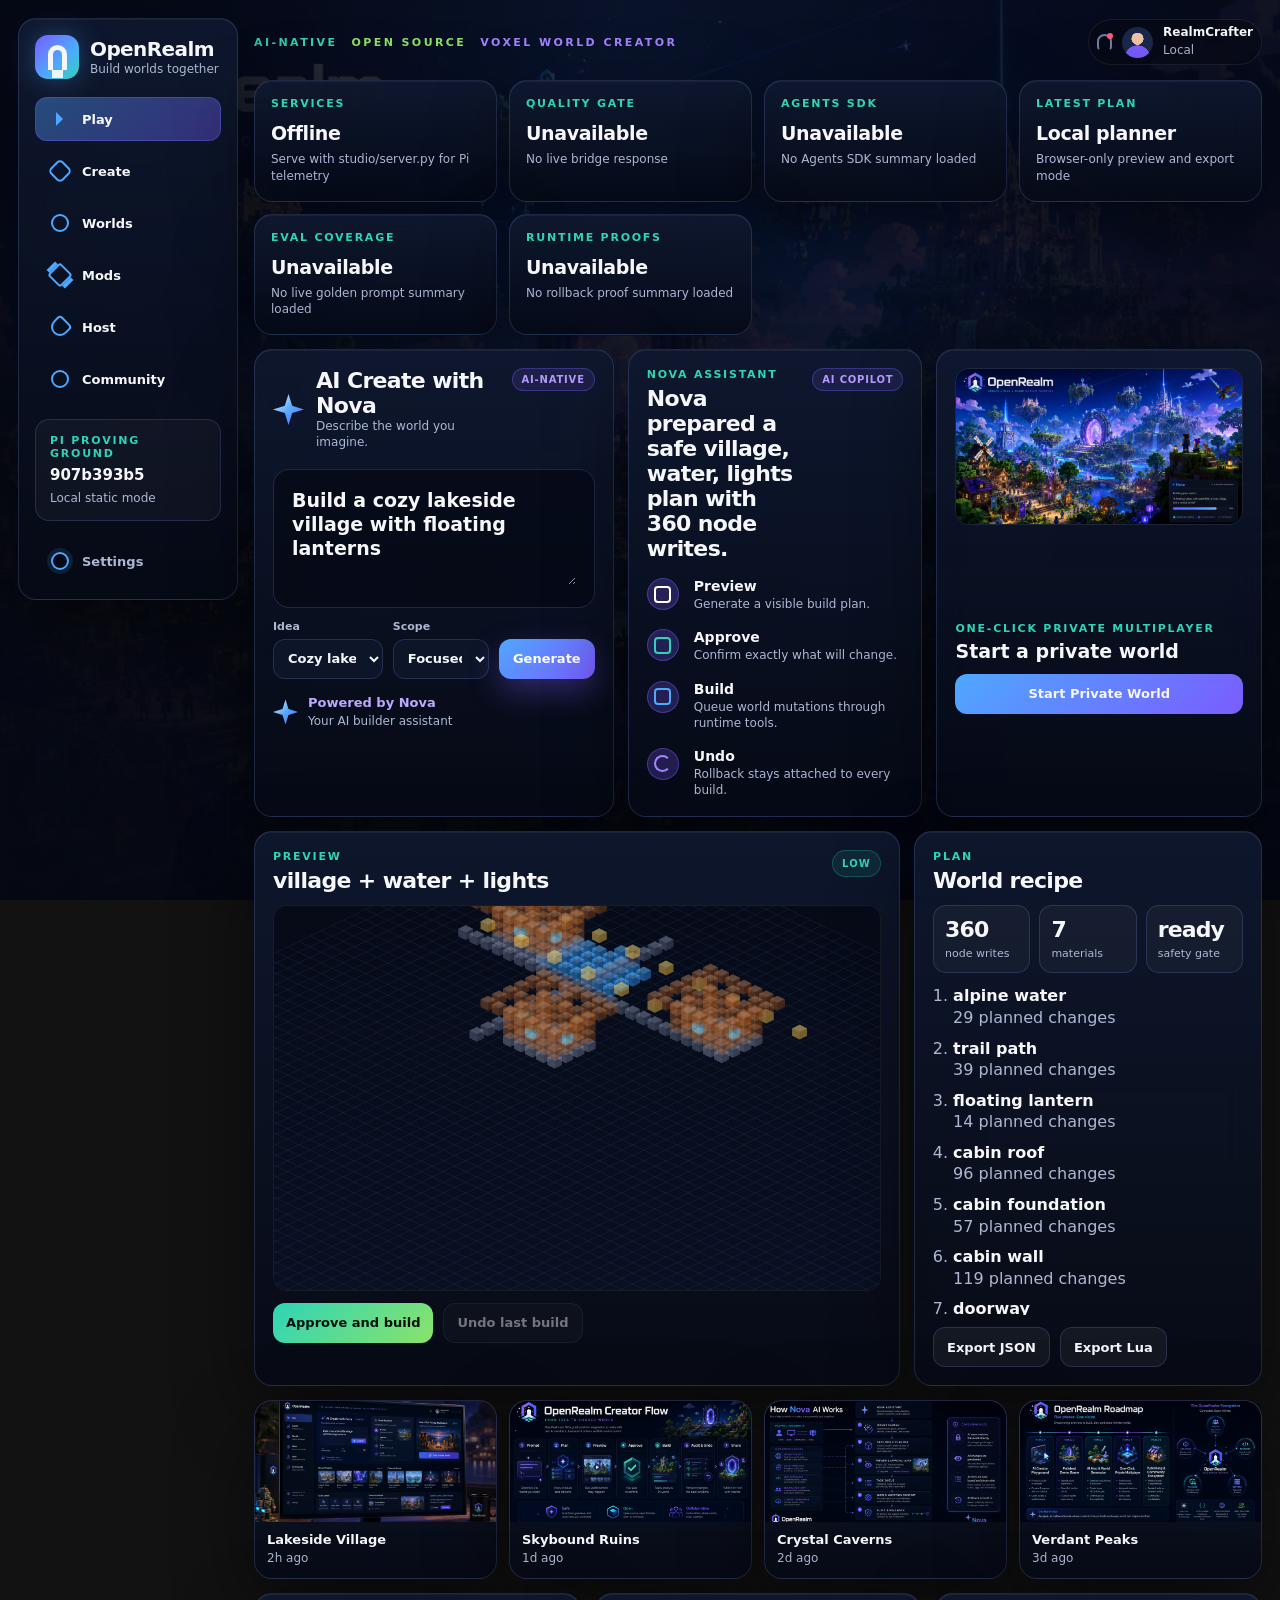
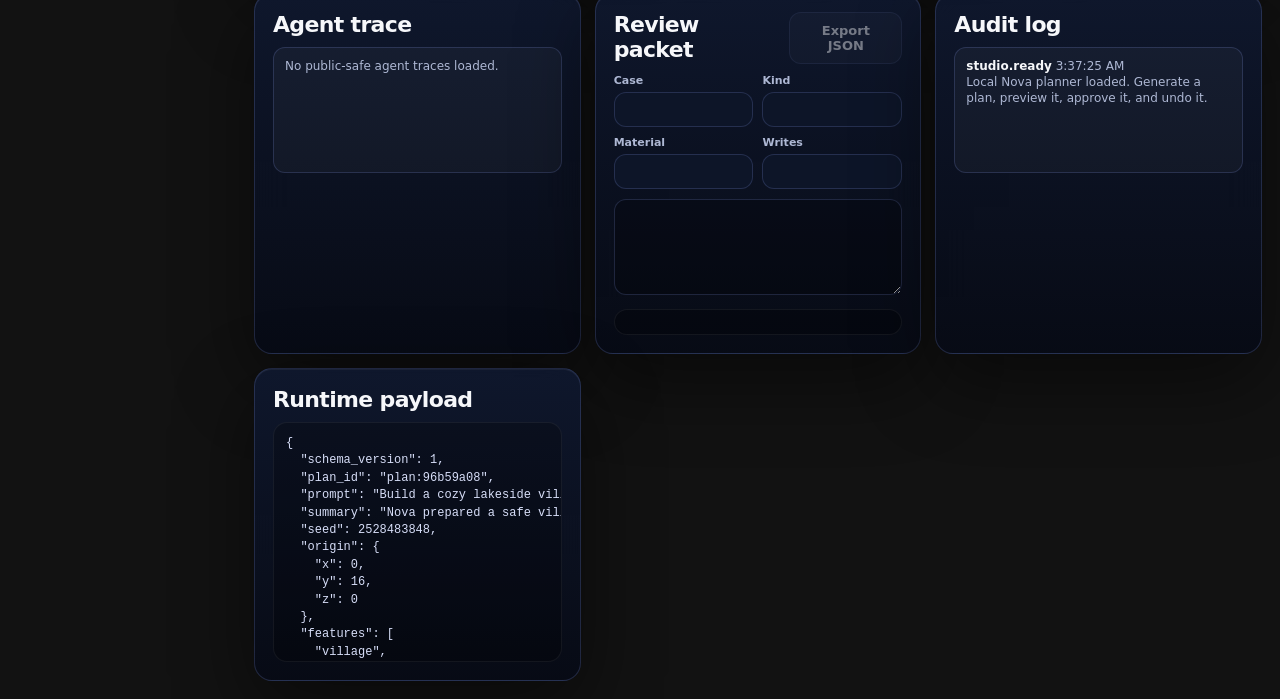
==== commit aaf2be61: "Add Studio agent review packet export" ====
--- a/openrealm_advantage_kit/studio/index.html
+++ b/openrealm_advantage_kit/studio/index.html
@@ -234,6 +234,32 @@
         </section>
         <section class="glass">
           <div class="section-heading compact">
+            <h3>Review packet</h3>
+            <button id="export-review-packet" type="button" disabled>Export JSON</button>
+          </div>
+          <div class="review-form">
+            <label>
+              <span>Case</span>
+              <input id="review-case-hint" type="text" autocomplete="off" />
+            </label>
+            <label>
+              <span>Kind</span>
+              <input id="review-build-kind" type="text" autocomplete="off" />
+            </label>
+            <label>
+              <span>Material</span>
+              <input id="review-material-name" type="text" autocomplete="off" />
+            </label>
+            <label>
+              <span>Writes</span>
+              <input id="review-planned-writes" type="number" min="0" step="1" />
+            </label>
+          </div>
+          <textarea id="review-command" class="review-command" rows="4" readonly></textarea>
+          <pre id="review-packet" class="recipe review-packet"></pre>
+        </section>
+        <section class="glass">
+          <div class="section-heading compact">
             <h3>Audit log</h3>
           </div>
           <div id="audit" class="audit"></div>
--- a/openrealm_advantage_kit/studio/styles.css
+++ b/openrealm_advantage_kit/studio/styles.css
@@ -50,13 +50,27 @@
 
 button,
 select,
-textarea {
+textarea,
+input {
   font: inherit;
 }
 
 button,
 select {
   min-height: 40px;
+}
+
+input {
+  width: 100%;
+  min-width: 0;
+  border: 1px solid var(--line);
+  color: var(--text);
+  background: #0d1528;
+  border-radius: 12px;
+  padding: 9px 10px;
+  font-size: 13px;
+  font-weight: 700;
+  outline: none;
 }
 
 button {
@@ -357,10 +371,13 @@
 }
 
 .status-card span {
+  display: block;
+  max-width: 100%;
   color: var(--muted);
   font-size: 12px;
   line-height: 1.4;
   overflow-wrap: anywhere;
+  word-break: break-word;
 }
 
 .status-ok {
@@ -769,6 +786,11 @@
   align-items: start;
 }
 
+.trace-item.selected {
+  border-color: rgba(46, 212, 183, 0.42);
+  background: rgba(46, 212, 183, 0.055);
+}
+
 .trace-head strong {
   min-width: 0;
   color: var(--text);
@@ -805,6 +827,51 @@
   font-size: 10px;
   font-weight: 800;
   overflow-wrap: anywhere;
+}
+
+.trace-review {
+  min-height: 32px;
+  margin-top: 9px;
+  padding: 7px 10px;
+  border-radius: 10px;
+}
+
+.review-form {
+  display: grid;
+  grid-template-columns: repeat(2, minmax(0, 1fr));
+  gap: 9px;
+  margin-bottom: 10px;
+}
+
+.review-form label {
+  display: grid;
+  gap: 5px;
+  min-width: 0;
+}
+
+.review-form span {
+  color: var(--muted);
+  font-size: 11px;
+  font-weight: 800;
+}
+
+.review-command {
+  width: 100%;
+  min-height: 96px;
+  margin-bottom: 10px;
+  padding: 11px;
+  border: 1px solid var(--line);
+  border-radius: 12px;
+  color: #d7def8;
+  background: rgba(0, 0, 0, 0.24);
+  font-size: 12px;
+  font-weight: 700;
+  line-height: 1.45;
+  resize: vertical;
+}
+
+.review-packet {
+  max-height: 260px;
 }
 
 .recipe {
@@ -906,6 +973,7 @@
 
   .prompt-controls,
   .metrics,
+  .review-form,
   .world-strip {
     grid-template-columns: 1fr;
   }
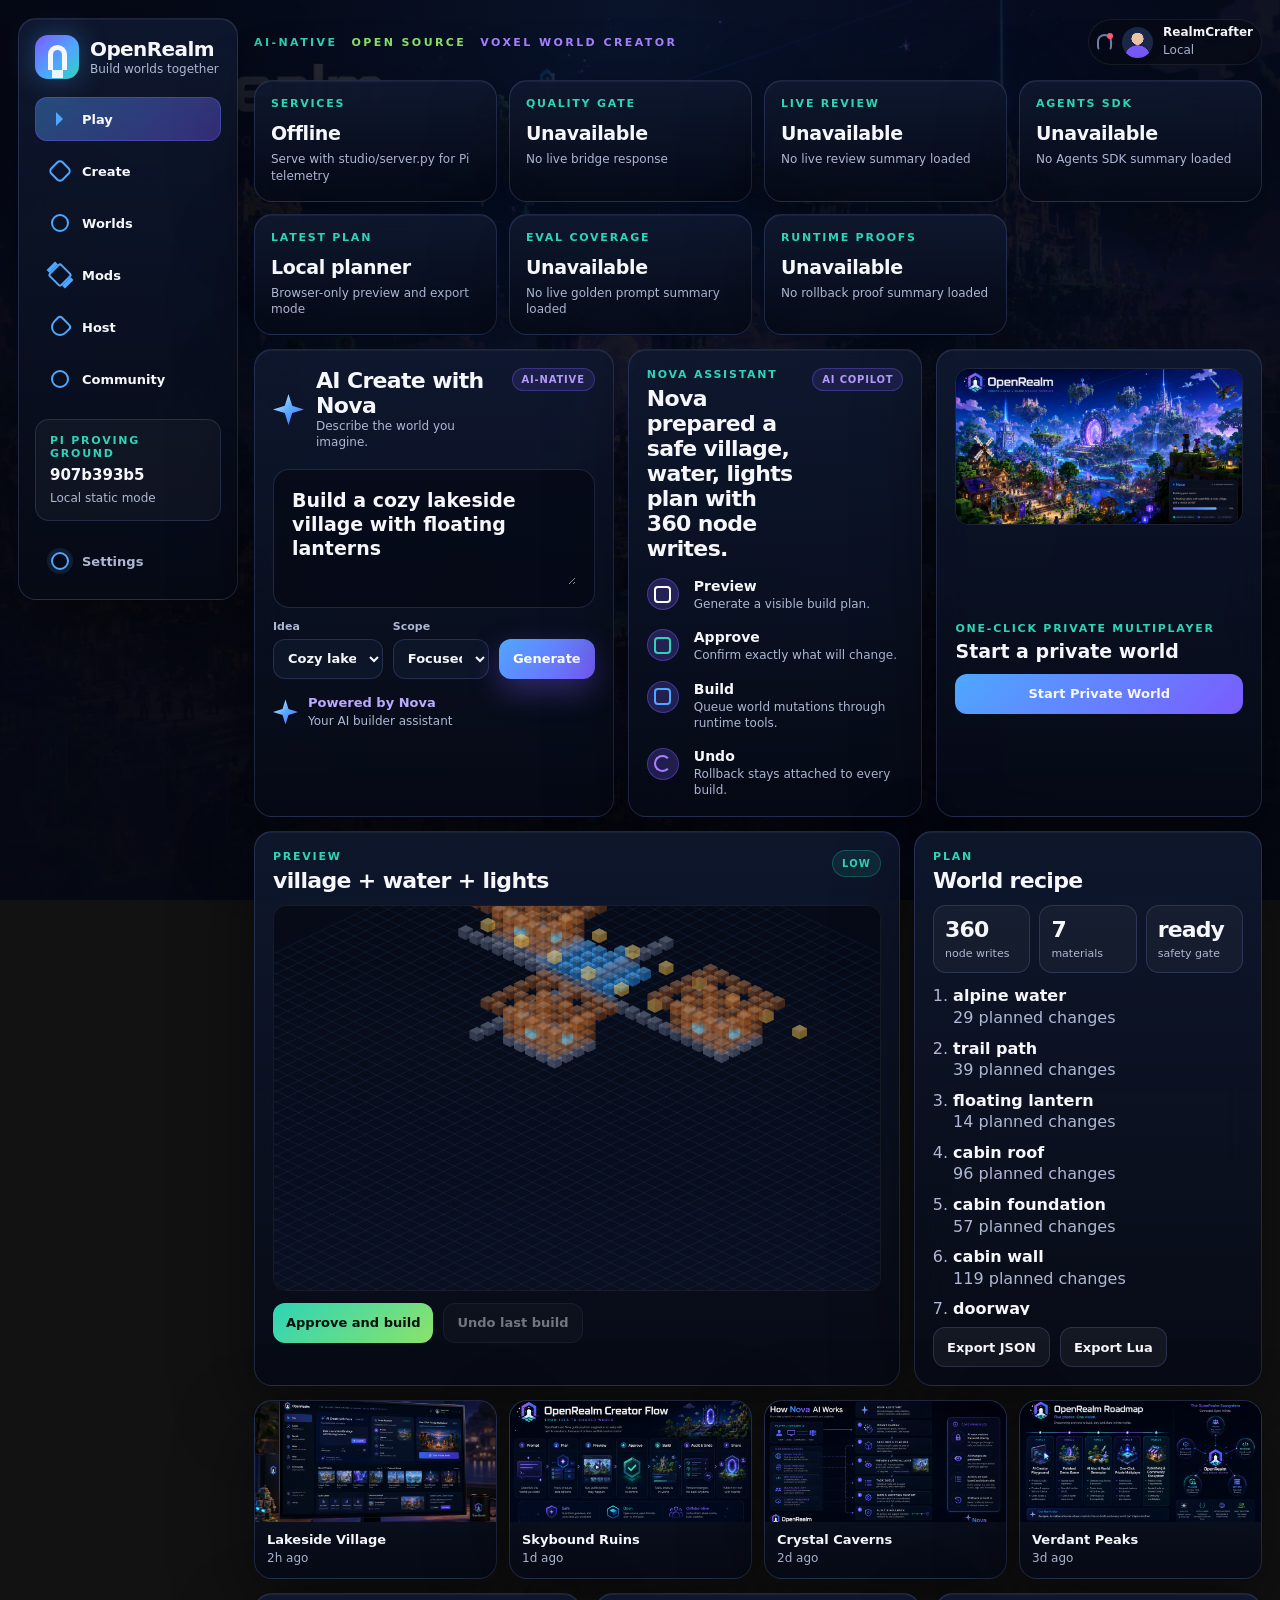
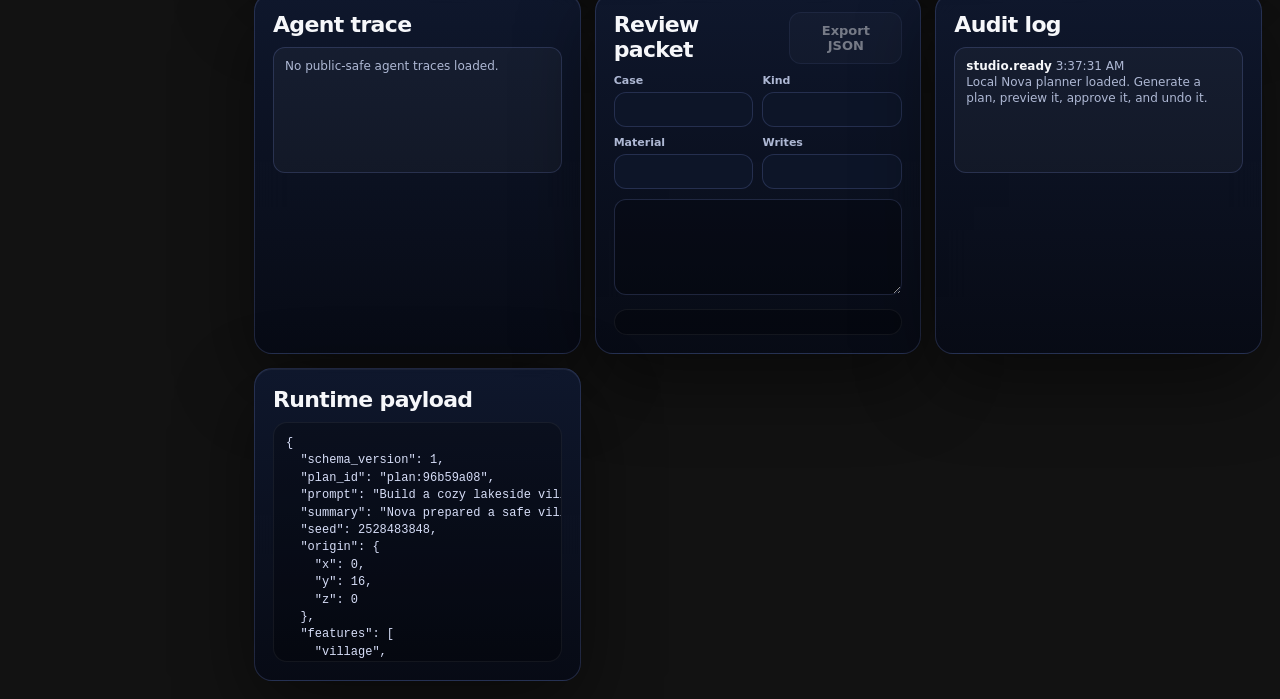
==== commit d8573dd4: "Surface live review status in Studio" ====
--- a/openrealm_advantage_kit/studio/index.html
+++ b/openrealm_advantage_kit/studio/index.html
@@ -67,6 +67,11 @@
           <span id="quality-detail">Waiting for agent gate</span>
         </article>
         <article class="status-card glass">
+          <p class="label">Live Review</p>
+          <strong id="live-review-status">Checking</strong>
+          <span id="live-review-detail">Waiting for Nova review</span>
+        </article>
+        <article class="status-card glass">
           <p class="label">Agents SDK</p>
           <strong id="adapter-status">Checking</strong>
           <span id="adapter-detail">Waiting for request log</span>
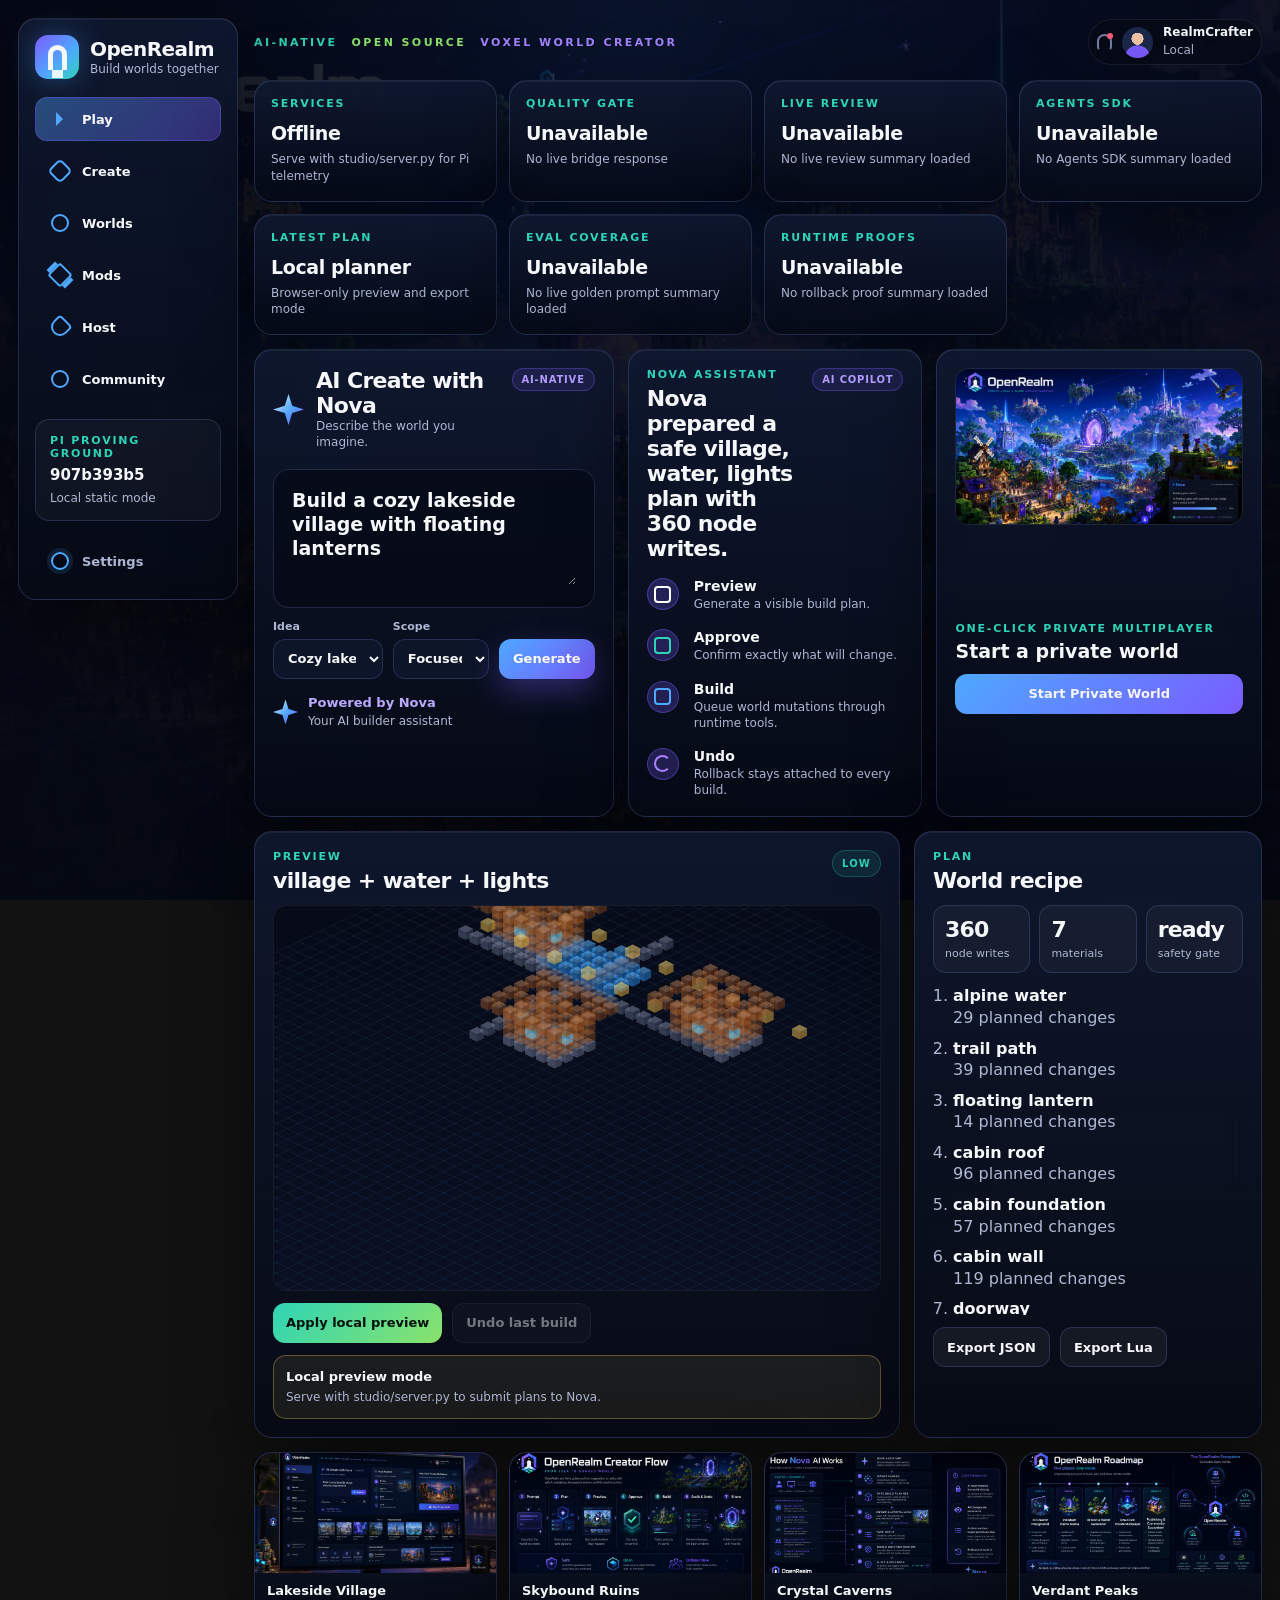
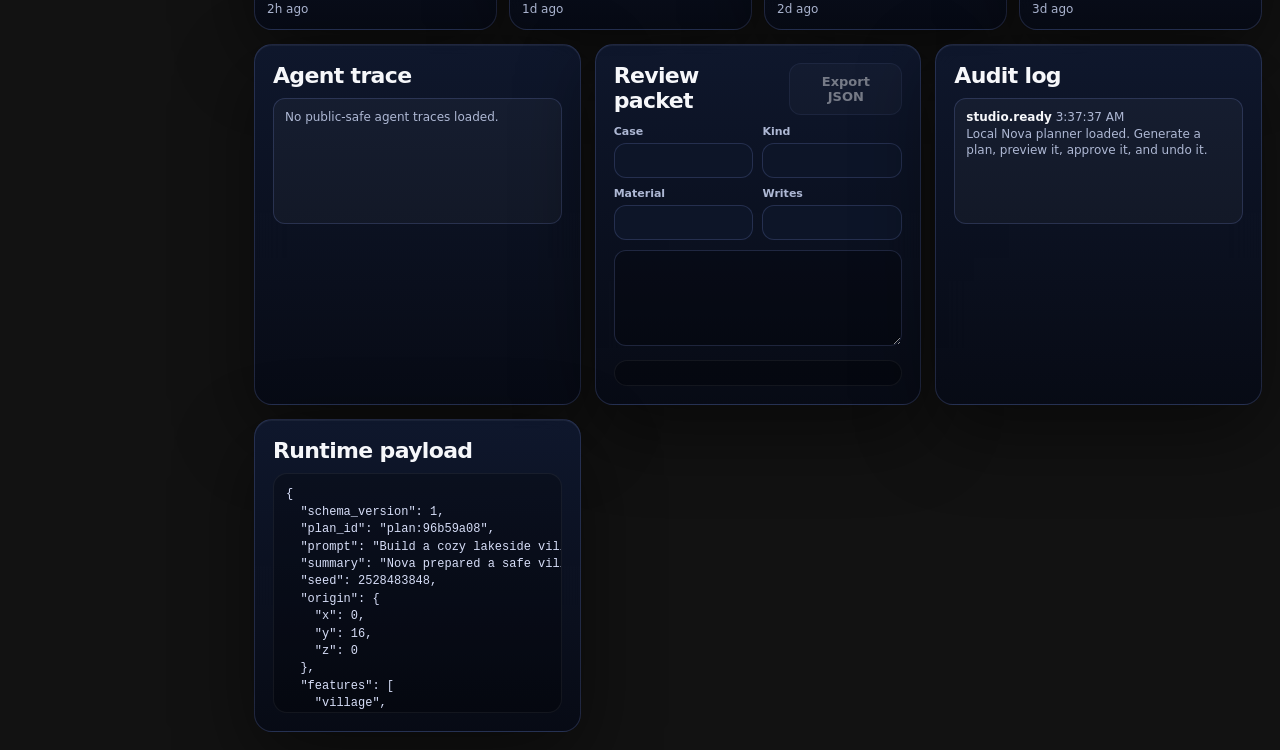
==== commit 0f05ff65: "Wire Studio submissions to Nova adapter" ====
--- a/openrealm_advantage_kit/studio/index.html
+++ b/openrealm_advantage_kit/studio/index.html
@@ -190,8 +190,12 @@
           </div>
           <canvas id="world" width="980" height="620"></canvas>
           <div class="build-actions">
-            <button id="approve" class="success" type="button" disabled>Approve and build</button>
+            <button id="approve" class="success" type="button" disabled>Submit to Nova</button>
             <button id="undo" type="button" disabled>Undo last build</button>
+          </div>
+          <div id="live-submit-status" class="live-submit-status">
+            <strong>Nova handoff</strong>
+            <span>Generate a preview, then submit it to the live agent bridge.</span>
           </div>
         </section>
 
--- a/openrealm_advantage_kit/studio/styles.css
+++ b/openrealm_advantage_kit/studio/styles.css
@@ -681,6 +681,39 @@
   margin-top: 12px;
 }
 
+.live-submit-status {
+  margin-top: 12px;
+  padding: 12px;
+  border: 1px solid rgba(78, 168, 255, 0.2);
+  border-radius: 13px;
+  background: rgba(78, 168, 255, 0.07);
+  color: var(--muted);
+  font-size: 12px;
+  line-height: 1.4;
+  overflow-wrap: anywhere;
+}
+
+.live-submit-status strong {
+  display: block;
+  margin-bottom: 3px;
+  color: var(--text);
+  font-size: 13px;
+}
+
+.live-submit-status span {
+  display: block;
+}
+
+.live-submit-status.ok {
+  border-color: rgba(46, 212, 183, 0.34);
+  background: rgba(46, 212, 183, 0.08);
+}
+
+.live-submit-status.warn {
+  border-color: rgba(255, 209, 102, 0.32);
+  background: rgba(255, 209, 102, 0.08);
+}
+
 .metrics {
   display: grid;
   grid-template-columns: repeat(3, 1fr);
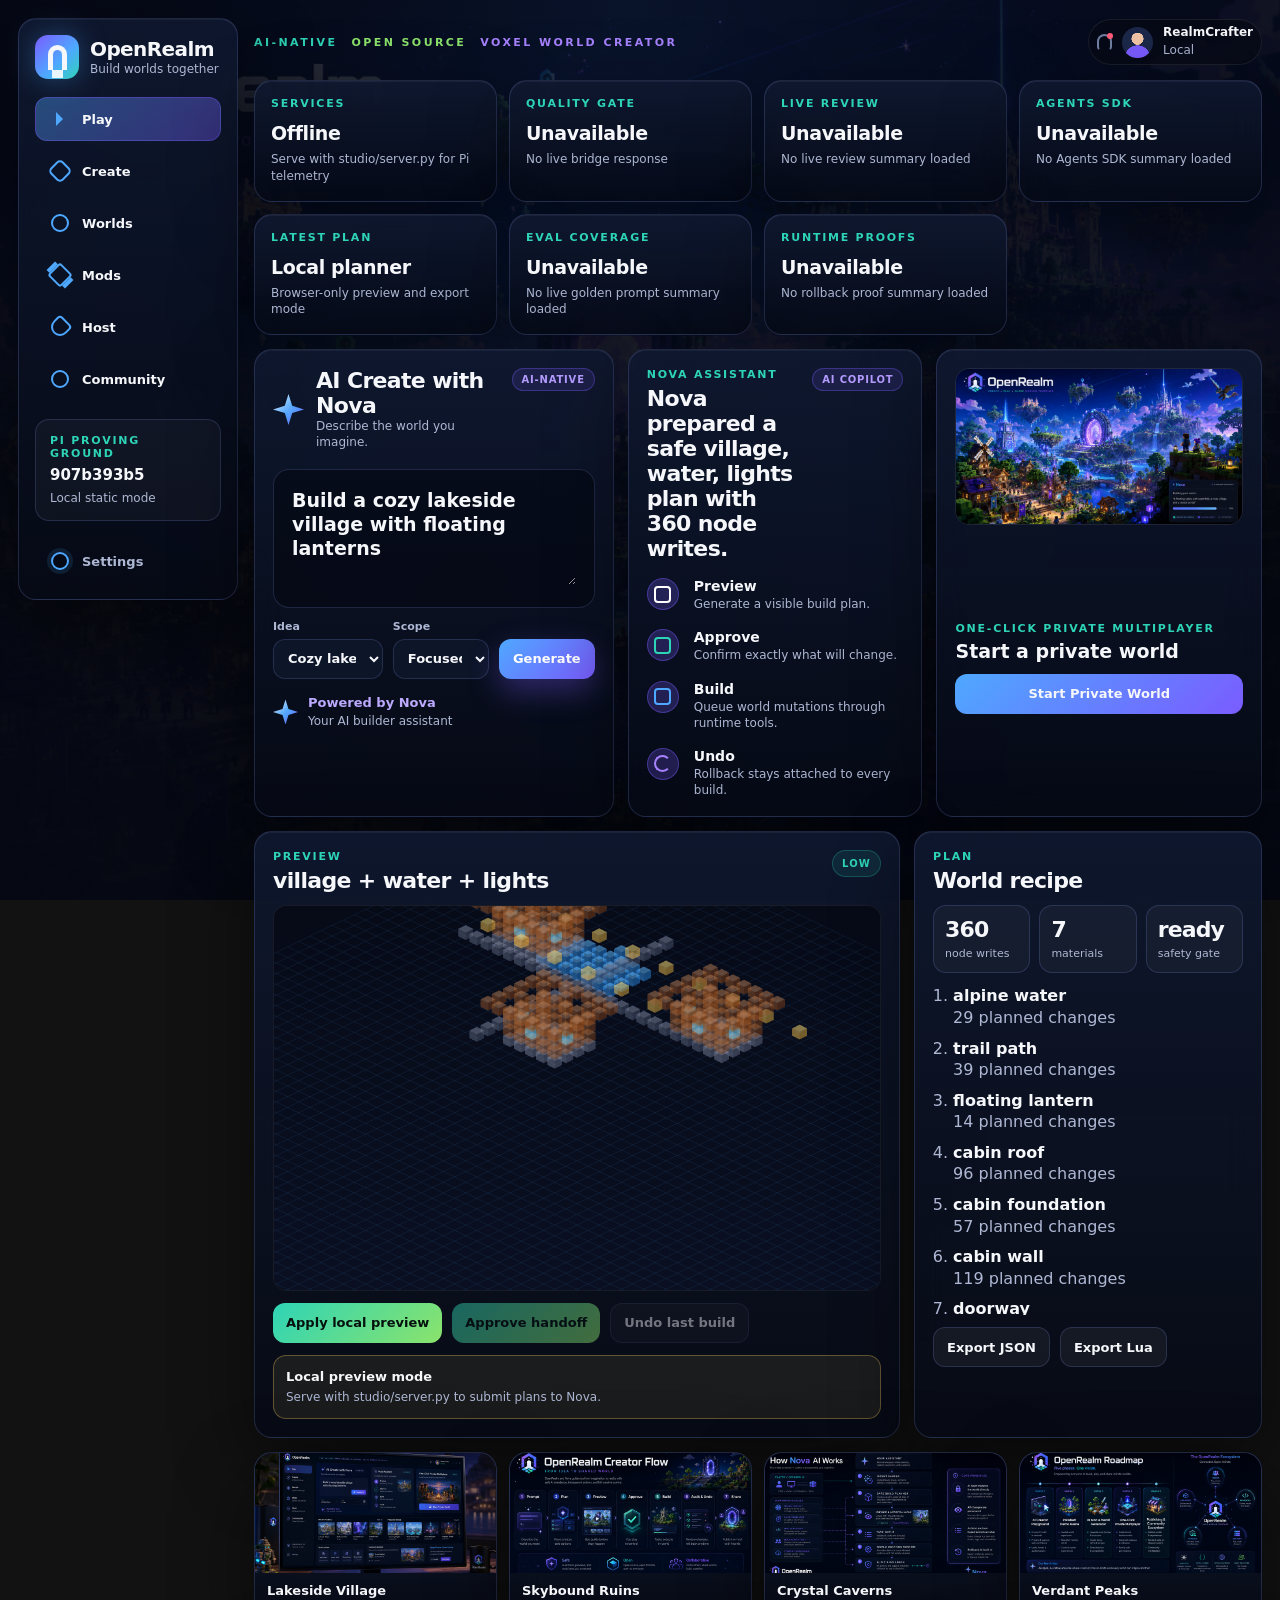
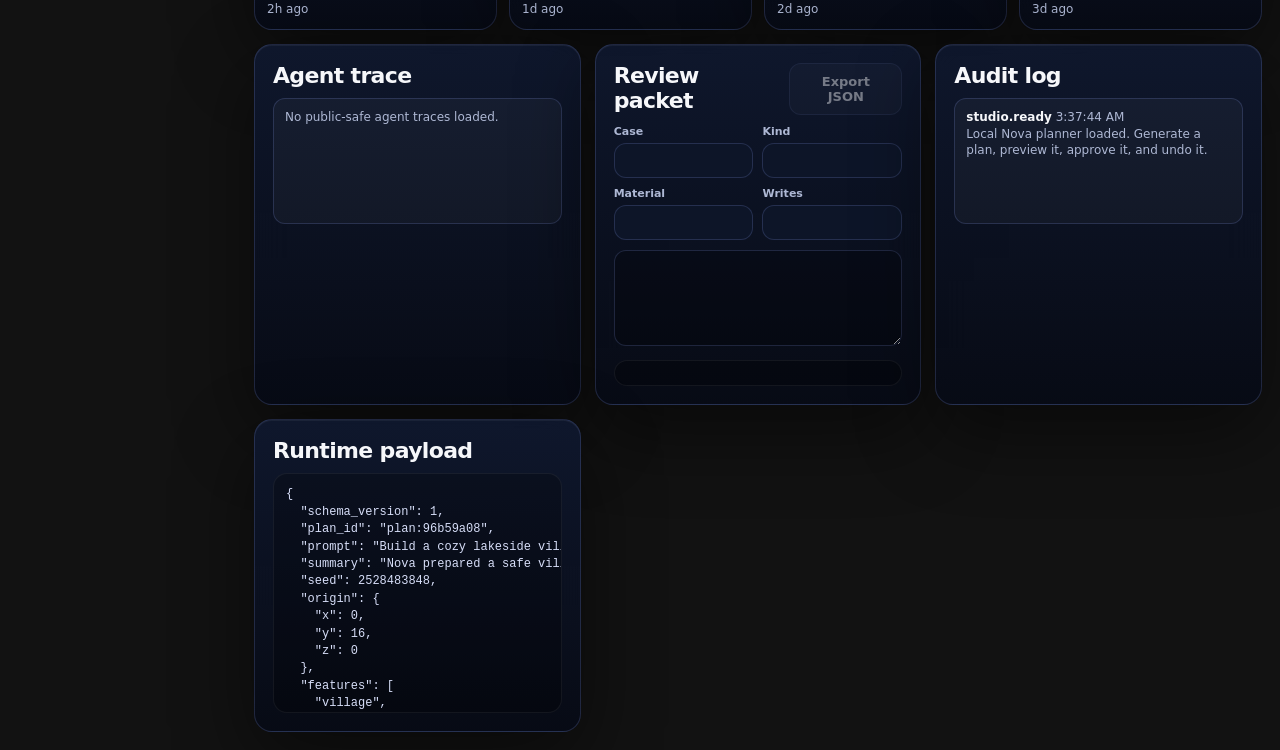
==== commit 9158a1cb: "Add Studio handoff approval receipts" ====
--- a/openrealm_advantage_kit/studio/index.html
+++ b/openrealm_advantage_kit/studio/index.html
@@ -191,6 +191,7 @@
           <canvas id="world" width="980" height="620"></canvas>
           <div class="build-actions">
             <button id="approve" class="success" type="button" disabled>Submit to Nova</button>
+            <button id="approve-handoff" class="success" type="button" disabled>Approve handoff</button>
             <button id="undo" type="button" disabled>Undo last build</button>
           </div>
           <div id="live-submit-status" class="live-submit-status">
